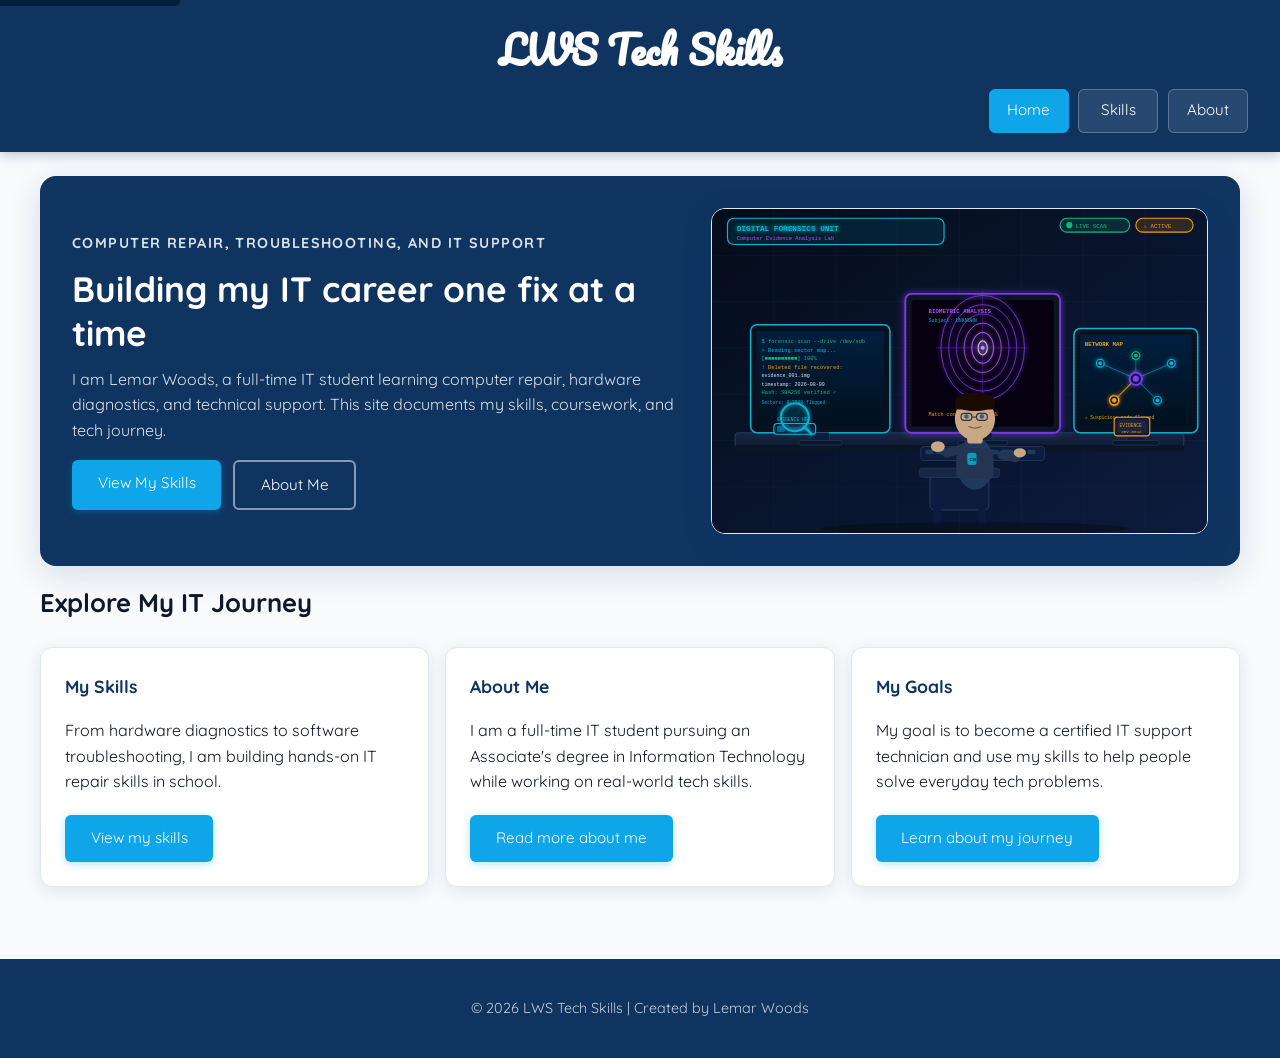
==== index.html @ 2cc1f476 "Fix local page links" ====
<!DOCTYPE html>
<!-- Updated: 2026-08-10 for WAVE accessibility fixes -->
<html lang="en" dir="ltr">

<head>
    <meta charset="UTF-8">
    <meta name="viewport" content="width=device-width, initial-scale=1.0">
    <meta name="description"
        content="LWS Tech Skills is an IT portfolio showcasing computer repair, troubleshooting, and technology skills by Lemar Woods.">
    <title>Home | LWS Tech Skills</title>
    <link rel="preconnect" href="https://fonts.googleapis.com">
    <link rel="preconnect" href="https://fonts.gstatic.com" crossorigin>
    <link href="https://fonts.googleapis.com/css2?family=Pacifico&family=Quicksand:wght@400;500;700&display=swap"
        rel="stylesheet">
    <link rel="stylesheet" href="./assets/css/style.css">
</head>

<body>
    <a class="skip-link" href="#main-content-title">Skip to main content</a>
    <div class="page">
        <header class="site-header">
            <span class="site-brand">LWS Tech Skills</span>
            <nav class="top-nav" aria-label="Main navigation">
                <a href="index.html" class="nav-box" aria-current="page">Home</a>
                <a href="projects.html" class="nav-box">Skills</a>
                <a href="about.html" class="nav-box">About</a>
            </nav>
        </header>

        <main id="main-content">
            <section class="hero" aria-labelledby="main-content-title">
                <div class="hero-content">
                    <p class="tagline">Computer repair, troubleshooting, and IT support</p>
                    <h1 id="main-content-title" tabindex="-1">Building my IT career one fix at a time</h1>
                    <p>
                        I am Lemar Woods, a full-time IT student learning computer repair, hardware diagnostics,
                        and technical support. This site documents my skills, coursework, and tech journey.
                    </p>
                    <div class="hero-actions">
                        <a class="btn" href="./projects.html">View My Skills</a>
                        <a class="btn btn--secondary" href="./about.html">About Me</a>
                    </div>
                </div>
                <img src="./assets/images/csi_tech.svg"
                    alt="Digital forensics technician analyzing evidence at a computer workstation"
                    loading="lazy" decoding="async">
            </section>

            <section class="content-grid" aria-labelledby="explore-heading">
                <h2 id="explore-heading">Explore My IT Journey</h2>
                <article class="card">
                    <h3>My Skills</h3>
                    <p>
                        From hardware diagnostics to software troubleshooting, I am building hands-on IT repair skills in school.
                    </p>
                    <a class="btn" href="./projects.html">View my skills</a>
                </article>

                <article class="card">
                    <h3>About Me</h3>
                    <p>
                        I am a full-time IT student pursuing an Associate's degree in Information Technology while working on real-world tech skills.
                    </p>
                    <a class="btn" href="./about.html">Read more about me</a>
                </article>

                <article class="card">
                    <h3>My Goals</h3>
                    <p>
                        My goal is to become a certified IT support technician and use my skills to help people solve everyday tech problems.
                    </p>
                    <a class="btn" href="./about.html#story-heading">Learn about my journey</a>
                </article>
            </section>
        </main>

        <footer>
            <p>&copy; 2026 LWS Tech Skills | Created by Lemar Woods</p>
        </footer>
    </div>
    <script src="./assets/js/site.js"></script>
</body>

</html>
---- assets/css/style.css ----
@import url('https://fonts.googleapis.com/css2?family=Pacifico&family=Quicksand:wght@400;500;700&display=swap');

:root {
    --navy: #0f3460;
    --accent: #0ea5e9;
    --mid: #1e40af;
    --muted: #64748b;
    --light: #f8fafc;
    --border: #e2e8f0;
    --white: #ffffff;
    --text: #0f172a;
    --shadow: 0 4px 16px rgba(15, 52, 96, 0.1);
    --shadow-md: 0 8px 32px rgba(15, 52, 96, 0.14);
    --gold: #0ea5e9;
    --purple: #6366f1;
    --green: #059669;
}

* {
    box-sizing: border-box;
}

body {
    margin: 0;
    padding: 0;
    font-family: 'Quicksand', 'Segoe UI', Arial, sans-serif;
    background-color: var(--light);
    color: var(--text);
    font-size: 16px;
    line-height: 1.6;
    min-width: 320px;
}

a:hover,
a:focus-visible,
button:hover,
button:focus-visible,
.btn:hover,
.btn:focus-visible,
.nav-box:hover,
.nav-box:focus-visible,
.about-input:focus {
    outline: 3px solid var(--gold);
    outline-offset: 3px;
}

.skip-link {
    position: absolute;
    left: -9999px;
    top: 0;
    background-color: var(--navy);
    color: var(--white);
    padding: 0.75rem 1rem;
    z-index: 100;
    border-radius: 0 0 0.75rem 0;
}

.skip-link:focus,
.skip-link:focus-visible {
    left: 0;
    outline: 3px solid var(--gold);
    outline-offset: 0;
}

img {
    display: block;
    width: 100%;
    height: auto;
    margin: 0;
    border: 1px solid var(--border);
    border-radius: 14px;
    box-shadow: var(--shadow-md);
}

a {
    color: inherit;
    text-decoration: none;
}

.page {
    min-height: 100vh;
    width: 100%;
    max-width: 100%;
}

.site-header {
    background-color: var(--navy);
    color: var(--white);
    padding: 1rem 1.25rem;
    position: sticky;
    top: 0;
    z-index: 10;
    box-shadow: 0 2px 12px rgba(15, 52, 96, 0.3);
}

.site-header .site-brand {
    display: block;
    margin: 0 0 0.5rem;
    text-align: center;
    color: var(--white);
    font-family: 'Pacifico', cursive;
    font-size: clamp(1.8rem, 5vw, 2.4rem);
    font-weight: 700;
}

.site-header .site-brand:hover,
.site-header .site-brand:focus-visible {
    color: var(--white);
    text-decoration: underline;
    text-underline-offset: 0.25rem;
}

.top-nav {
    display: flex;
    flex-wrap: wrap;
    justify-content: center;
    gap: 0.6rem;
}

.nav-box {
    background-color: rgba(255, 255, 255, 0.1);
    color: var(--white);
    border: 1px solid rgba(255, 255, 255, 0.25);
    padding: 0.55rem 1.1rem;
    border-radius: 6px;
    font-weight: 600;
    min-width: 80px;
    text-align: center;
    transition: background-color 0.18s ease, border-color 0.18s ease;
    font: inherit;
    cursor: pointer;
    font-size: 0.95rem;
}

.nav-box:hover,
.nav-box:focus-visible {
    background-color: var(--accent);
    border-color: var(--accent);
    color: var(--white);
    outline: none;
}

.nav-box[aria-current="page"] {
    background-color: var(--accent);
    border-color: var(--accent);
    color: var(--white);
}

main {
    padding: 1rem 0.75rem 2rem;
}

.hero {
    display: grid;
    gap: 2rem;
    max-width: 1200px;
    margin: 0 auto;
    background-color: var(--navy);
    color: var(--white);
    border-radius: 16px;
    padding: 2.5rem 2rem;
    box-shadow: var(--shadow-md);
}

.hero-content {
    display: flex;
    flex-direction: column;
    justify-content: center;
    gap: 0.75rem;
}

.hero-actions {
    display: flex;
    flex-wrap: wrap;
    gap: 0.75rem;
}

.tagline {
    margin: 0;
    color: var(--accent);
    font-weight: 700;
    font-size: 0.9rem;
    letter-spacing: 0.1em;
    text-transform: uppercase;
}

.hero h1 {
    margin: 0;
    color: var(--white);
    font-size: clamp(1.6rem, 4vw, 2.2rem);
    line-height: 1.25;
    font-weight: 700;
}

.hero p {
    margin: 0;
    color: rgba(255,255,255,0.85);
}

.btn {
    display: inline-block;
    width: max-content;
    background-color: var(--accent);
    color: var(--white);
    padding: 0.7rem 1.6rem;
    border: none;
    border-radius: 6px;
    font-weight: 700;
    margin-top: 0.25rem;
    cursor: pointer;
    font: inherit;
    font-size: 0.95rem;
    box-shadow: 0 2px 8px rgba(14, 165, 233, 0.3);
    transition: background-color 0.18s ease, transform 0.18s ease, box-shadow 0.18s ease;
}

.btn:hover {
    background-color: #0284c7;
    transform: translateY(-1px);
    box-shadow: 0 4px 14px rgba(14, 165, 233, 0.4);
}

.btn--secondary {
    background-color: transparent;
    color: var(--white);
    border: 2px solid rgba(255,255,255,0.5);
    box-shadow: none;
}

.btn--secondary:hover {
    background-color: rgba(255,255,255,0.12);
    border-color: var(--white);
    transform: translateY(-1px);
}


.content-grid {
    display: grid;
    gap: 1rem;
    max-width: 1200px;
    margin: 1rem auto 0;
}

.content-grid h2,
.about-grid h2 {
    grid-column: 1 / -1;
    margin: 0 0 0.5rem;
    color: var(--text);
    font-size: clamp(1.3rem, 3vw, 1.6rem);
    font-weight: 700;
}

.card {
    background-color: var(--white);
    padding: 1.5rem;
    border-radius: 12px;
    box-shadow: var(--shadow);
    border: 1px solid var(--border);
    transition: transform 0.18s ease, box-shadow 0.18s ease;
}

.card:hover {
    transform: translateY(-3px);
    box-shadow: var(--shadow-md);
}

.card h3 {
    margin-top: 0;
    color: var(--navy);
    font-size: 1.1rem;
}

.project-list {
    padding-left: 1.2rem;
    margin: 0;
}

.project-list li {
    margin-bottom: 0.75rem;
}

.project-list .project-image-item {
    list-style: none;
    margin: 0;
    padding: 0;
}

.project-image {
    display: block;
    width: 100%;
    max-width: 320px;
    margin: 0.75rem 0 1rem;
    border: 3px solid var(--navy);
    border-radius: 14px;
}



.about-hero {
    display: grid;
    gap: 2rem;
    max-width: 1200px;
    margin: 0 auto;
    background-color: var(--navy);
    color: var(--white);
    border-radius: 16px;
    padding: 2.5rem 2rem;
    box-shadow: var(--shadow-md);
}

.about-hero__content {
    display: flex;
    flex-direction: column;
    gap: 0.75rem;
}

.about-card {
    background-color: var(--white);
    padding: 1.5rem;
    border-radius: 12px;
    box-shadow: var(--shadow);
    border: 1px solid var(--border);
}

.about-card--accent {
    border-color: var(--accent);
    border-top: 4px solid var(--accent);
    padding: 0;
    overflow: hidden;
}

.about-card--accent img {
    width: 100%;
    height: auto;
    border: none;
    border-radius: 0;
    box-shadow: none;
    display: block;
}

.about-card--accent h2,
.about-card--accent ul {
    padding-left: 1.25rem;
    padding-right: 1.25rem;
}

.about-card--accent h2 {
    padding-top: 1rem;
    margin: 0 0 0.5rem;
    font-size: 1.1rem;
    color: var(--navy);
}

.about-card--accent ul {
    padding-bottom: 1.25rem;
}

.about-card h3 {
    margin-top: 0;
    color: var(--navy);
    font-size: 1.1rem;
}

.about-list {
    margin: 0;
    padding-left: 1.2rem;
    display: grid;
    gap: 0.55rem;
}

.about-grid {
    display: grid;
    gap: 1rem;
    max-width: 1200px;
    margin: 1rem auto 0;
}

.about-form {
    margin: 0;
}

.about-fieldset {
    border: 1px solid var(--border);
    border-radius: 12px;
    padding: 1.25rem;
    background-color: var(--white);
}

.about-fieldset legend {
    padding: 0 0.75rem;
    font-weight: 700;
    color: var(--navy);
    background-color: var(--white);
    font-size: 1rem;
}

.about-label {
    display: block;
    font-weight: 700;
    color: var(--navy);
    margin-bottom: 0.4rem;
}

.about-help-text {
    margin: 0 0 0.8rem;
    color: var(--navy);
    font-size: 0.95rem;
}

.about-form-group {
    margin-bottom: 0.8rem;
}

.about-input {
    width: 100%;
    padding: 0.65rem 0.9rem;
    border: 1px solid var(--border);
    border-radius: 8px;
    font: inherit;
    font-size: 0.95rem;
    color: var(--text);
    background-color: var(--white);
    transition: border-color 0.18s ease, box-shadow 0.18s ease;
}

.about-input:focus {
    outline: none;
    border-color: var(--accent);
    box-shadow: 0 0 0 3px rgba(14, 165, 233, 0.2);
}

.about-actions {
    display: flex;
    flex-wrap: wrap;
    gap: 0.75rem;
    margin-top: 0.75rem;
}

.error-message {
    color: #c0392b;
    font-size: 0.9rem;
    margin: 0.25rem 0 0;
}

footer {
    background-color: var(--navy);
    color: rgba(255, 255, 255, 0.75);
    text-align: center;
    padding: 1.5rem 1rem;
    margin-top: 2rem;
    font-size: 0.9rem;
}

@media (prefers-reduced-motion: reduce) {
    *, *::before, *::after {
        scroll-behavior: auto !important;
        transition-duration: 0.01ms !important;
        animation-duration: 0.01ms !important;
        animation-iteration-count: 1 !important;
    }
}

@media (min-width: 768px) {
    main {
        padding: 1.5rem 1.25rem 2.5rem;
    }

    .hero {
        grid-template-columns: 1.15fr 0.85fr;
        padding: 2.5rem 2rem;
        align-items: center;
    }

    .content-grid {
        grid-template-columns: repeat(2, minmax(0, 1fr));
    }

    .content-grid .card:last-child {
        grid-column: 1 / -1;
    }

    .about-hero {
        grid-template-columns: 1.15fr 0.85fr;
        align-items: center;
    }

    .about-grid {
        grid-template-columns: repeat(2, minmax(0, 1fr));
    }

    .about-grid .about-card:last-child {
        grid-column: 1 / -1;
    }
}

@media (min-width: 1200px) {
    .site-header {
        padding: 1.2rem 2rem;
    }

    .top-nav {
        justify-content: flex-end;
    }

    .hero {
        grid-template-columns: 1.1fr 0.9fr;
        padding: 2rem;
    }

    .content-grid {
        grid-template-columns: repeat(3, minmax(0, 1fr));
    }

    .content-grid .card:last-child {
        grid-column: auto;
    }

    .about-grid {
        grid-template-columns: repeat(3, minmax(0, 1fr));
    }

    .about-grid .about-card:last-child {
        grid-column: auto;
    }
}
/* Skip Link Accessibility */
.skip-link {
    position: absolute;
    top: -40px;
    left: 0;
    background-color: #001f3f;
    color: white;
    padding: 10px 15px;
    text-decoration: none;
    z-index: 1000;
    border-radius: 0 0 5px 0;
    transition: top 0.3s ease;
}

.skip-link:focus {
    top: 0;
    outline: 3px solid #ffffff;
}


/* Keyboard Focus Accessibility */
a:focus,
button:focus {
    outline: 3px solid #ffcc00;
    outline-offset: 3px;
}
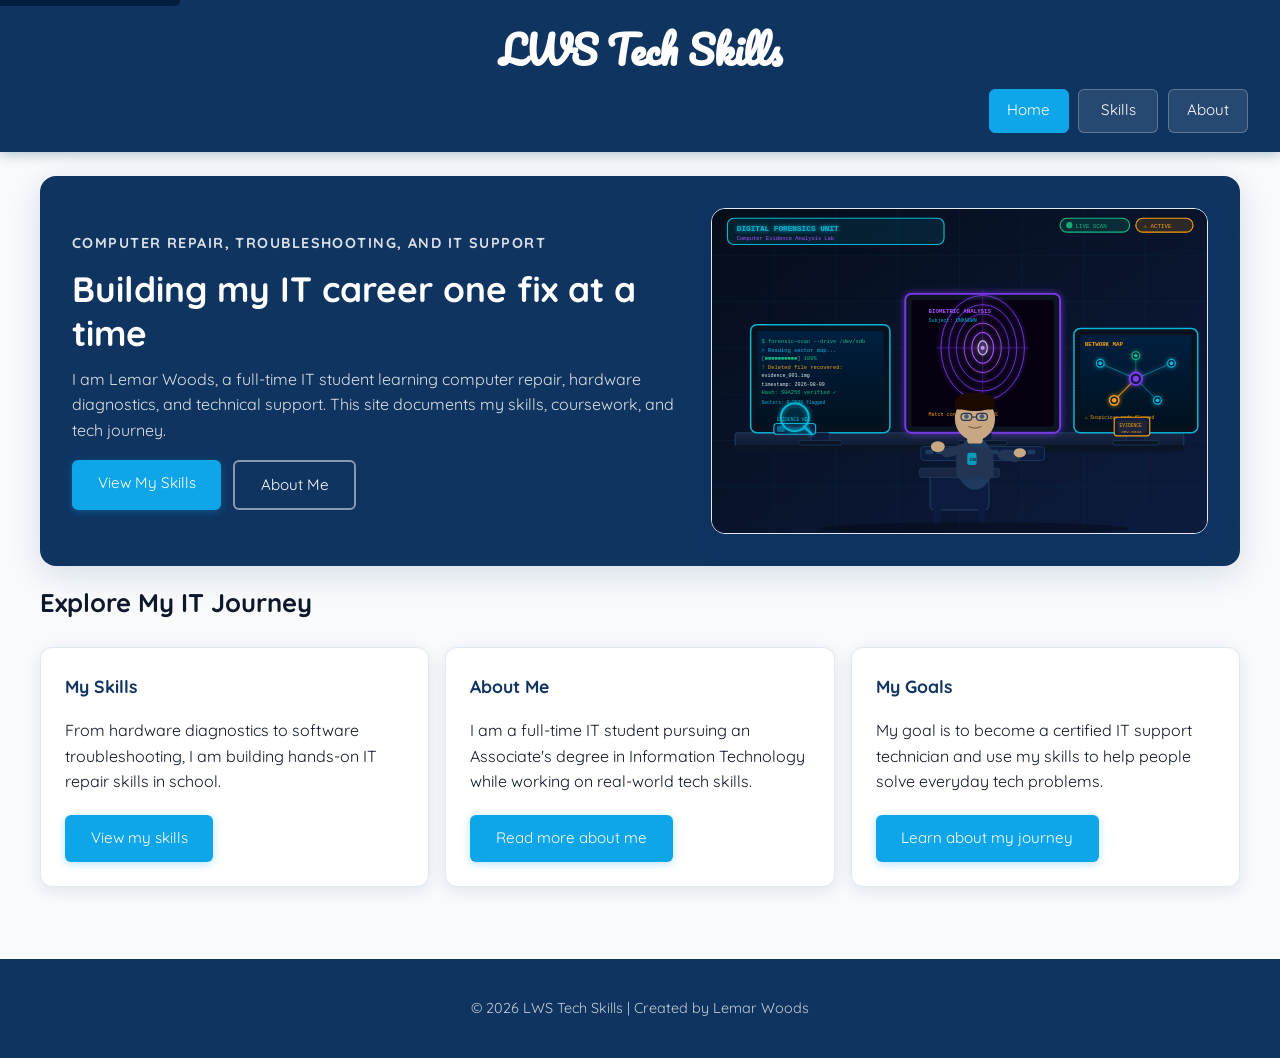
==== commit c02ce042: "Add reusable JS functions" ====
--- a/index.html
+++ b/index.html
@@ -42,8 +42,8 @@
                     </div>
                 </div>
                 <img src="./assets/images/csi_tech.svg"
-                    alt="Digital forensics technician analyzing evidence at a computer workstation"
-                    loading="lazy" decoding="async">
+                    alt="Digital forensics technician analyzing evidence at a computer workstation" loading="lazy"
+                    decoding="async">
             </section>
 
             <section class="content-grid" aria-labelledby="explore-heading">
@@ -51,7 +51,8 @@
                 <article class="card">
                     <h3>My Skills</h3>
                     <p>
-                        From hardware diagnostics to software troubleshooting, I am building hands-on IT repair skills in school.
+                        From hardware diagnostics to software troubleshooting, I am building hands-on IT repair skills
+                        in school.
                     </p>
                     <a class="btn" href="./projects.html">View my skills</a>
                 </article>
@@ -59,7 +60,8 @@
                 <article class="card">
                     <h3>About Me</h3>
                     <p>
-                        I am a full-time IT student pursuing an Associate's degree in Information Technology while working on real-world tech skills.
+                        I am a full-time IT student pursuing an Associate's degree in Information Technology while
+                        working on real-world tech skills.
                     </p>
                     <a class="btn" href="./about.html">Read more about me</a>
                 </article>
@@ -67,7 +69,8 @@
                 <article class="card">
                     <h3>My Goals</h3>
                     <p>
-                        My goal is to become a certified IT support technician and use my skills to help people solve everyday tech problems.
+                        My goal is to become a certified IT support technician and use my skills to help people solve
+                        everyday tech problems.
                     </p>
                     <a class="btn" href="./about.html#story-heading">Learn about my journey</a>
                 </article>
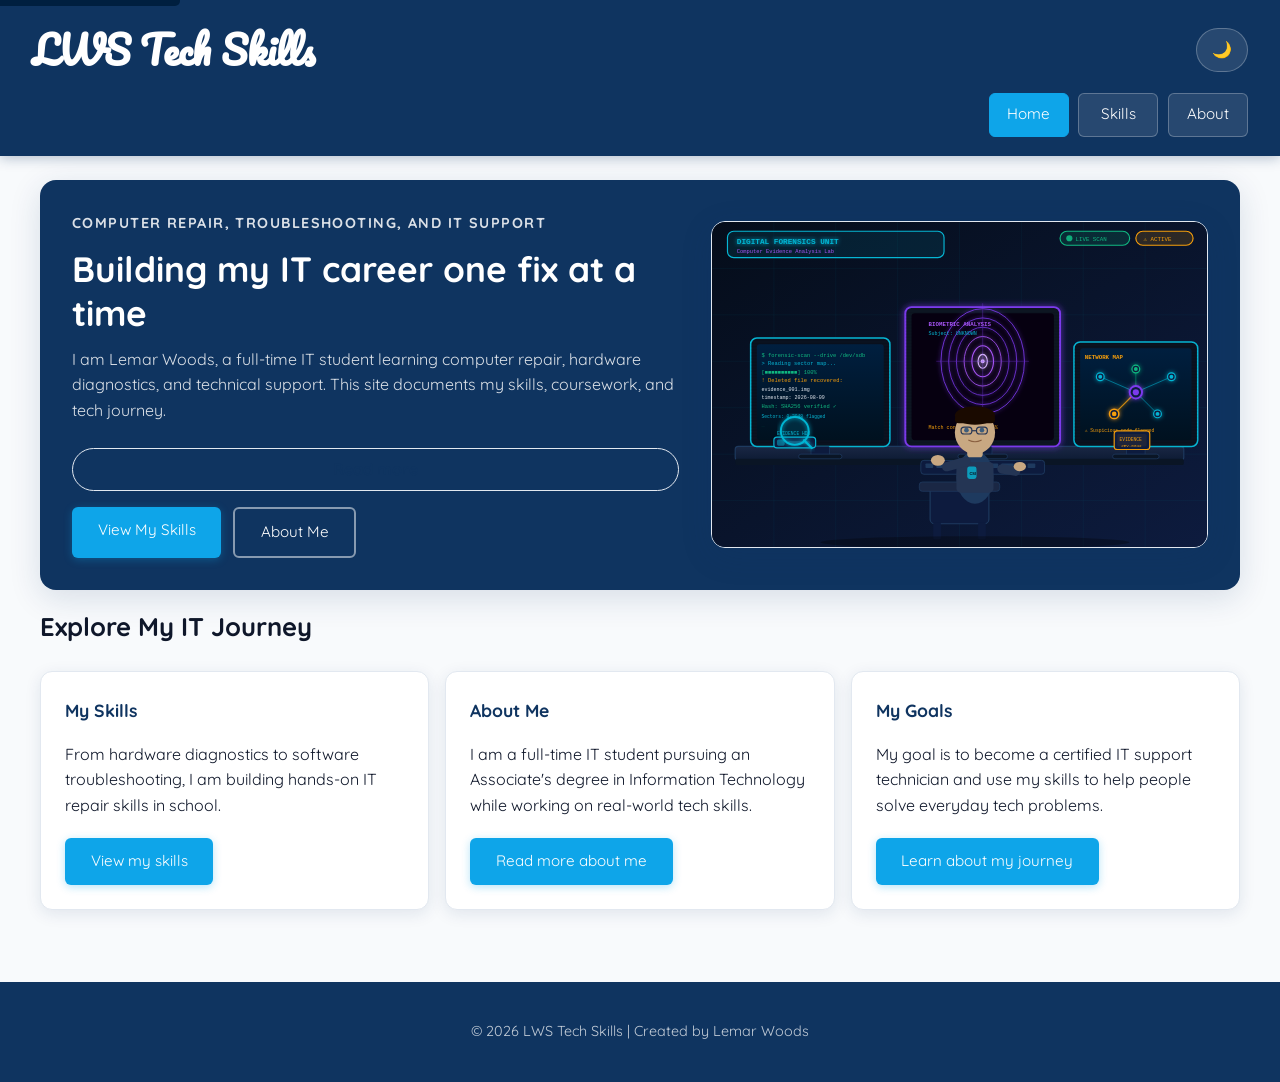
==== commit 025fa611: "Add DOM interactions and UI updates" ====
--- a/index.html
+++ b/index.html
@@ -19,8 +19,16 @@
     <a class="skip-link" href="#main-content-title">Skip to main content</a>
     <div class="page">
         <header class="site-header">
-            <span class="site-brand">LWS Tech Skills</span>
-            <nav class="top-nav" aria-label="Main navigation">
+            <div class="header-row">
+                <span class="site-brand">LWS Tech Skills</span>
+                <div class="header-actions">
+                    <button class="theme-toggle" type="button" aria-label="Switch to dark mode"
+                        aria-pressed="false">🌙</button>
+                    <button class="nav-toggle" type="button" aria-label="Toggle navigation"
+                        aria-expanded="false">Menu</button>
+                </div>
+            </div>
+            <nav class="top-nav" aria-label="Main navigation" aria-hidden="true">
                 <a href="index.html" class="nav-box" aria-current="page">Home</a>
                 <a href="projects.html" class="nav-box">Skills</a>
                 <a href="about.html" class="nav-box">About</a>
@@ -36,6 +44,15 @@
                         I am Lemar Woods, a full-time IT student learning computer repair, hardware diagnostics,
                         and technical support. This site documents my skills, coursework, and tech journey.
                     </p>
+                    <button class="read-more-toggle" type="button" data-read-more-target="home-story"
+                        aria-expanded="false">Read more</button>
+                    <div id="home-story" class="read-more-content" hidden>
+                        <p>
+                            I enjoy learning how systems work behind the scenes and how practical support skills can
+                            make
+                            a real difference for everyday users.
+                        </p>
+                    </div>
                     <div class="hero-actions">
                         <a class="btn" href="./projects.html">View My Skills</a>
                         <a class="btn btn--secondary" href="./about.html">About Me</a>
@@ -78,7 +95,7 @@
         </main>
 
         <footer>
-            <p>&copy; 2026 LWS Tech Skills | Created by Lemar Woods</p>
+            <p>&copy; <span data-current-year></span> LWS Tech Skills | Created by Lemar Woods</p>
         </footer>
     </div>
     <script src="./assets/js/site.js"></script>
--- a/assets/css/style.css
+++ b/assets/css/style.css
@@ -16,6 +16,19 @@
     --green: #059669;
 }
 
+body.dark-mode {
+    --navy: #dfe9ff;
+    --accent: #8ad3ff;
+    --mid: #b7d0ff;
+    --muted: #bfd0eb;
+    --light: #0b1220;
+    --border: #2d3b57;
+    --white: #162338;
+    --text: #edf4ff;
+    --shadow: 0 10px 30px rgba(0, 0, 0, 0.35);
+    --shadow-md: 0 12px 36px rgba(0, 0, 0, 0.4);
+}
+
 * {
     box-sizing: border-box;
 }
@@ -29,6 +42,7 @@
     font-size: 16px;
     line-height: 1.6;
     min-width: 320px;
+    transition: background-color 0.2s ease, color 0.2s ease;
 }
 
 a:hover,
@@ -93,9 +107,22 @@
     box-shadow: 0 2px 12px rgba(15, 52, 96, 0.3);
 }
 
+.header-row {
+    display: flex;
+    align-items: center;
+    justify-content: space-between;
+    gap: 0.75rem;
+}
+
+.header-actions {
+    display: flex;
+    align-items: center;
+    gap: 0.5rem;
+}
+
 .site-header .site-brand {
     display: block;
-    margin: 0 0 0.5rem;
+    margin: 0;
     text-align: center;
     color: var(--white);
     font-family: 'Pacifico', cursive;
@@ -115,6 +142,34 @@
     flex-wrap: wrap;
     justify-content: center;
     gap: 0.6rem;
+    margin-top: 0.75rem;
+}
+
+.nav-toggle,
+.theme-toggle,
+.read-more-toggle {
+    border: 1px solid rgba(255, 255, 255, 0.25);
+    background-color: rgba(255, 255, 255, 0.1);
+    color: var(--white);
+    border-radius: 999px;
+    font: inherit;
+    font-weight: 700;
+    cursor: pointer;
+    transition: transform 0.2s ease, background-color 0.2s ease;
+}
+
+.nav-toggle,
+.theme-toggle {
+    padding: 0.5rem 0.8rem;
+    min-width: 52px;
+}
+
+.read-more-toggle {
+    padding: 0.5rem 0.9rem;
+    border-color: var(--border);
+    background-color: transparent;
+    color: var(--navy);
+    margin-top: 0.75rem;
 }
 
 .nav-box {
@@ -194,7 +249,7 @@
 
 .hero p {
     margin: 0;
-    color: rgba(255,255,255,0.85);
+    color: rgba(255, 255, 255, 0.85);
 }
 
 .btn {
@@ -223,12 +278,12 @@
 .btn--secondary {
     background-color: transparent;
     color: var(--white);
-    border: 2px solid rgba(255,255,255,0.5);
+    border: 2px solid rgba(255, 255, 255, 0.5);
     box-shadow: none;
 }
 
 .btn--secondary:hover {
-    background-color: rgba(255,255,255,0.12);
+    background-color: rgba(255, 255, 255, 0.12);
     border-color: var(--white);
     transform: translateY(-1px);
 }
@@ -256,7 +311,15 @@
     border-radius: 12px;
     box-shadow: var(--shadow);
     border: 1px solid var(--border);
-    transition: transform 0.18s ease, box-shadow 0.18s ease;
+    cursor: pointer;
+    transition: transform 0.18s ease, box-shadow 0.18s ease, border-color 0.18s ease;
+}
+
+.card.is-selected,
+.about-card.is-selected {
+    border-color: var(--accent);
+    box-shadow: 0 0 0 3px rgba(14, 165, 233, 0.15), var(--shadow-md);
+    transform: translateY(-2px);
 }
 
 .card:hover {
@@ -442,6 +505,12 @@
     margin: 0.25rem 0 0;
 }
 
+.read-more-content {
+    margin-top: 0.75rem;
+    padding-top: 0.75rem;
+    border-top: 1px solid var(--border);
+}
+
 footer {
     background-color: var(--navy);
     color: rgba(255, 255, 255, 0.75);
@@ -451,8 +520,32 @@
     font-size: 0.9rem;
 }
 
+@media (max-width: 767px) {
+    .header-row {
+        align-items: flex-start;
+    }
+
+    .top-nav {
+        display: none;
+        flex-direction: column;
+        align-items: stretch;
+        margin-top: 0.75rem;
+    }
+
+    .top-nav.is-open {
+        display: flex;
+    }
+
+    .nav-toggle {
+        display: inline-flex;
+    }
+}
+
 @media (prefers-reduced-motion: reduce) {
-    *, *::before, *::after {
+
+    *,
+    *::before,
+    *::after {
         scroll-behavior: auto !important;
         transition-duration: 0.01ms !important;
         animation-duration: 0.01ms !important;
@@ -461,6 +554,15 @@
 }
 
 @media (min-width: 768px) {
+    .nav-toggle {
+        display: none;
+    }
+
+    .top-nav {
+        display: flex !important;
+        margin-top: 0.75rem;
+    }
+
     main {
         padding: 1.5rem 1.25rem 2.5rem;
     }
@@ -523,6 +625,7 @@
         grid-column: auto;
     }
 }
+
 /* Skip Link Accessibility */
 .skip-link {
     position: absolute;
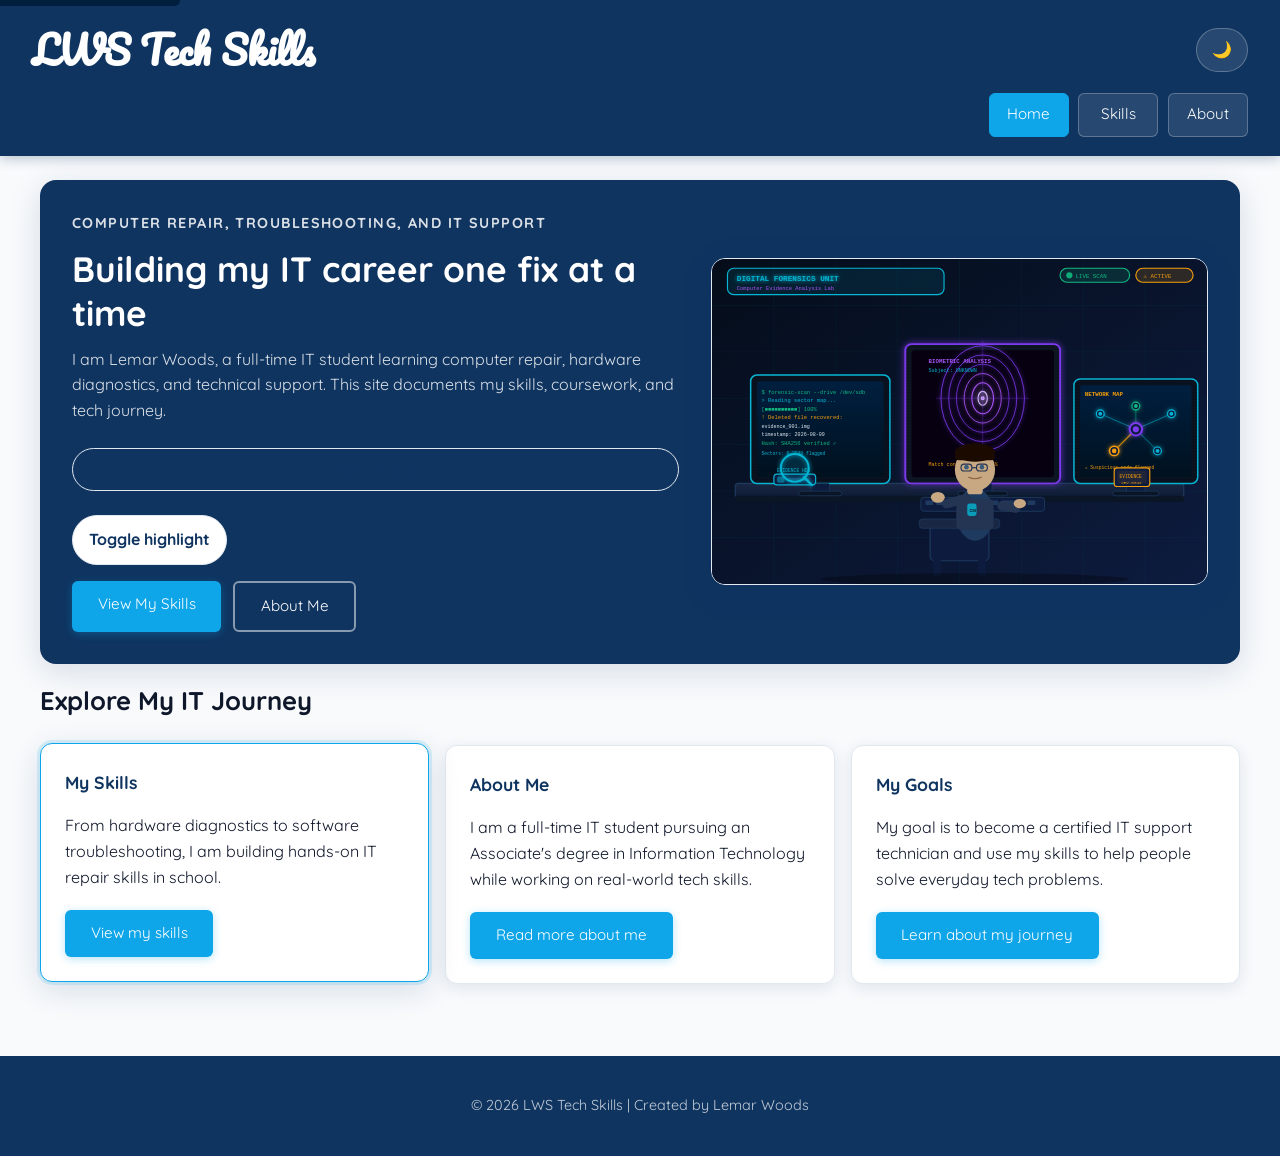
==== commit 992d64a9: "Add toggle highlight interaction" ====
--- a/index.html
+++ b/index.html
@@ -53,6 +53,7 @@
                             a real difference for everyday users.
                         </p>
                     </div>
+                    <button class="toggle-highlight" type="button" aria-pressed="false">Toggle highlight</button>
                     <div class="hero-actions">
                         <a class="btn" href="./projects.html">View My Skills</a>
                         <a class="btn btn--secondary" href="./about.html">About Me</a>
--- a/assets/css/style.css
+++ b/assets/css/style.css
@@ -172,6 +172,20 @@
     margin-top: 0.75rem;
 }
 
+.toggle-highlight {
+    display: inline-block;
+    width: max-content;
+    padding: 0.7rem 1rem;
+    margin-top: 0.75rem;
+    border: 1px solid var(--border);
+    border-radius: 999px;
+    background-color: var(--white);
+    color: var(--navy);
+    font: inherit;
+    font-weight: 700;
+    cursor: pointer;
+}
+
 .nav-box {
     background-color: rgba(255, 255, 255, 0.1);
     color: var(--white);
@@ -316,7 +330,9 @@
 }
 
 .card.is-selected,
-.about-card.is-selected {
+.about-card.is-selected,
+.card.is-featured,
+.about-card.is-featured {
     border-color: var(--accent);
     box-shadow: 0 0 0 3px rgba(14, 165, 233, 0.15), var(--shadow-md);
     transform: translateY(-2px);
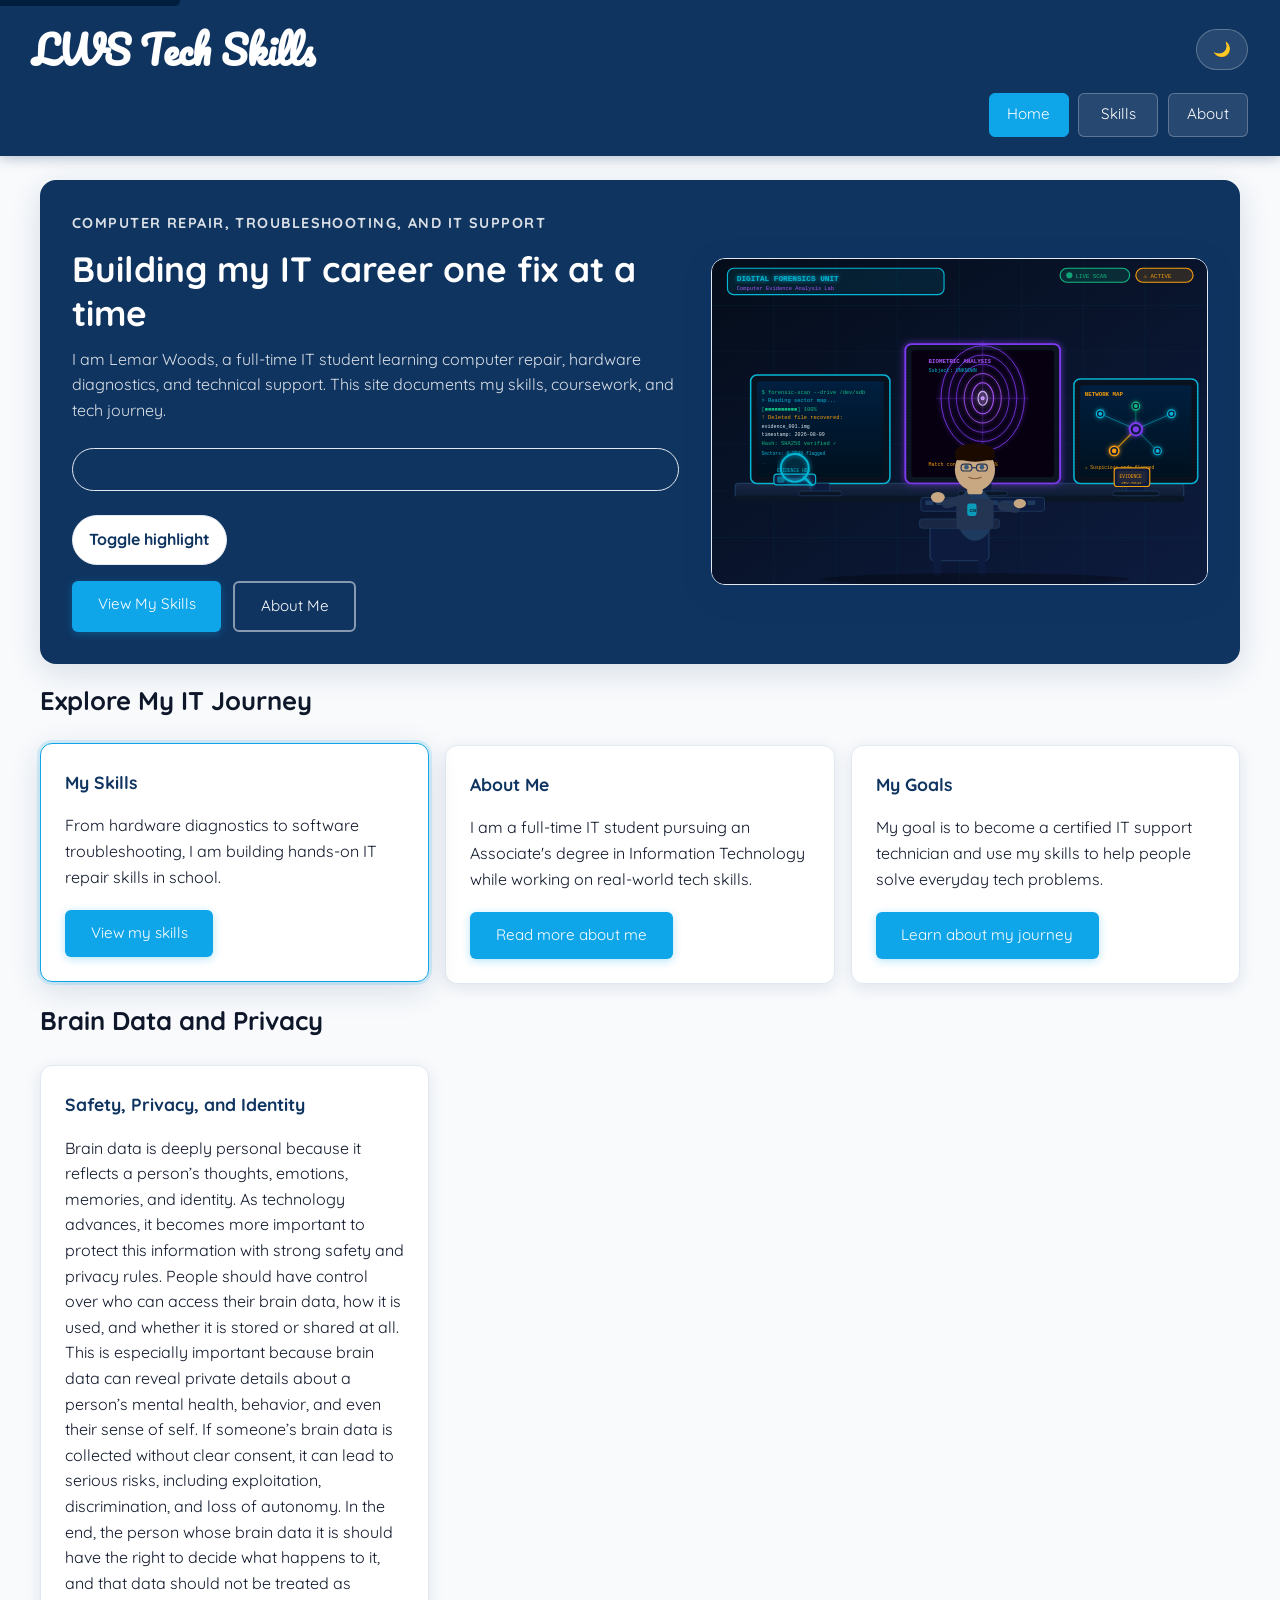
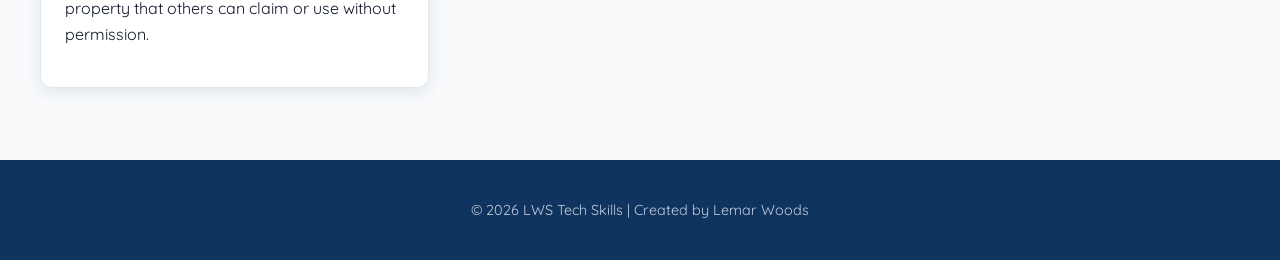
==== commit ebda975b: "Add brain data privacy paragraph" ====
--- a/index.html
+++ b/index.html
@@ -93,6 +93,27 @@
                     <a class="btn" href="./about.html#story-heading">Learn about my journey</a>
                 </article>
             </section>
+
+            <section class="content-grid" aria-labelledby="brain-data-heading">
+                <h2 id="brain-data-heading">Brain Data and Privacy</h2>
+                <article class="card">
+                    <h3>Safety, Privacy, and Identity</h3>
+                    <p>
+                        Brain data is deeply personal because it reflects a person’s thoughts, emotions, memories, and
+                        identity. As technology advances, it becomes more important to protect this information with
+                        strong safety and privacy rules. People should have control over who can access their brain
+                        data,
+                        how it is used, and whether it is stored or shared at all. This is especially important because
+                        brain data can reveal private details about a person’s mental health, behavior, and even their
+                        sense of self. If someone’s brain data is collected without clear consent, it can lead to
+                        serious
+                        risks, including exploitation, discrimination, and loss of autonomy. In the end, the person
+                        whose
+                        brain data it is should have the right to decide what happens to it, and that data should not be
+                        treated as property that others can claim or use without permission.
+                    </p>
+                </article>
+            </section>
         </main>
 
         <footer>
--- a/assets/css/style.css
+++ b/assets/css/style.css
@@ -162,6 +162,10 @@
 .theme-toggle {
     padding: 0.5rem 0.8rem;
     min-width: 52px;
+    display: inline-flex;
+    align-items: center;
+    justify-content: center;
+    font-size: 0.9rem;
 }
 
 .read-more-toggle {
@@ -541,19 +545,46 @@
         align-items: flex-start;
     }
 
+    .site-header {
+        padding-bottom: 0.9rem;
+    }
+
     .top-nav {
         display: none;
         flex-direction: column;
         align-items: stretch;
         margin-top: 0.75rem;
+        padding: 0.5rem;
+        border-radius: 14px;
+        background: rgba(255, 255, 255, 0.08);
+        border: 1px solid rgba(255, 255, 255, 0.12);
+        box-shadow: inset 0 1px 0 rgba(255, 255, 255, 0.08);
     }
 
     .top-nav.is-open {
         display: flex;
     }
 
+    .nav-box {
+        display: block;
+        width: 100%;
+        padding: 0.85rem 1rem;
+        border-radius: 12px;
+        background-color: var(--white);
+        color: var(--navy);
+        font-size: 1rem;
+    }
+
+    .nav-box[aria-current="page"] {
+        background-color: var(--navy);
+        color: var(--white);
+    }
+
     .nav-toggle {
         display: inline-flex;
+        background-color: rgba(255, 255, 255, 0.12);
+        border-color: rgba(255, 255, 255, 0.35);
+        color: var(--white);
     }
 }
 
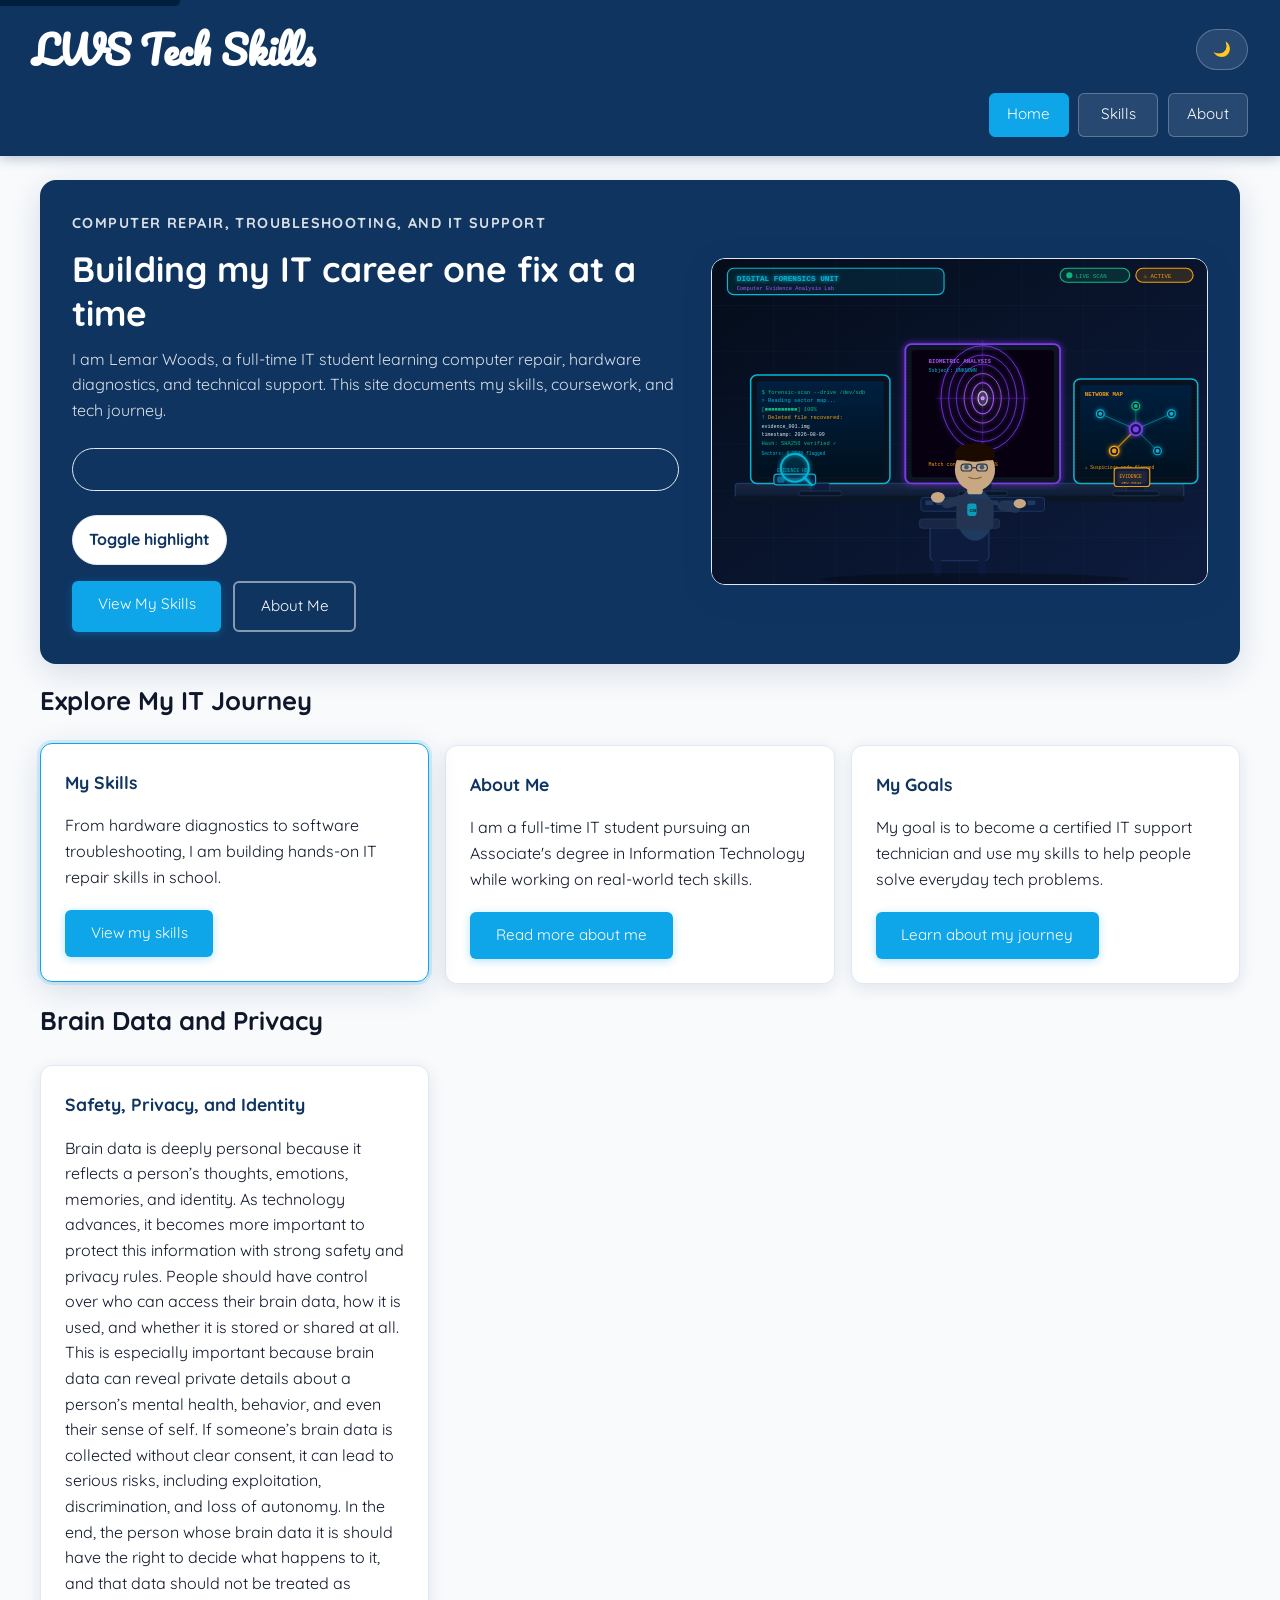
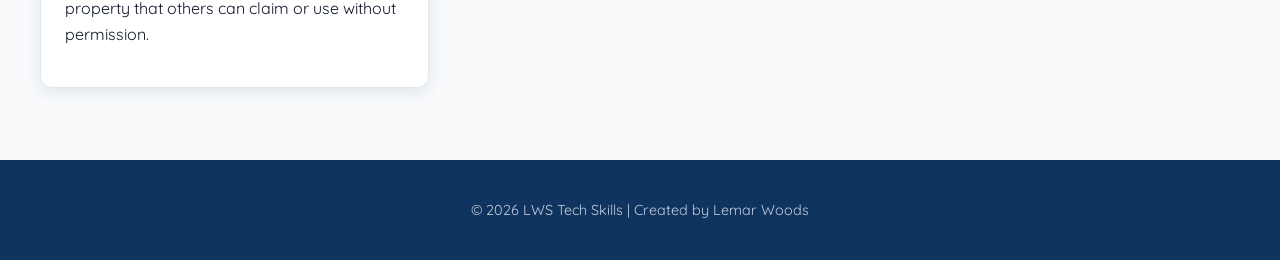
==== commit cb82eafa: "Add back to top button with addEventListener" ====
--- a/index.html
+++ b/index.html
@@ -118,6 +118,7 @@
 
         <footer>
             <p>&copy; <span data-current-year></span> LWS Tech Skills | Created by Lemar Woods</p>
+            <button class="back-to-top" type="button" aria-label="Back to top" hidden>Back to top ↑</button>
         </footer>
     </div>
     <script src="./assets/js/site.js"></script>
--- a/assets/css/style.css
+++ b/assets/css/style.css
@@ -540,6 +540,24 @@
     font-size: 0.9rem;
 }
 
+.back-to-top {
+    margin-top: 0.75rem;
+    padding: 0.5rem 1.1rem;
+    border-radius: 999px;
+    border: 1px solid rgba(255, 255, 255, 0.4);
+    background: transparent;
+    color: rgba(255, 255, 255, 0.9);
+    font-family: inherit;
+    font-size: 0.9rem;
+    cursor: pointer;
+    transition: background-color 0.18s ease, transform 0.18s ease;
+}
+
+.back-to-top:hover {
+    background-color: rgba(255, 255, 255, 0.15);
+    transform: translateY(-2px);
+}
+
 @media (max-width: 767px) {
     .header-row {
         align-items: flex-start;
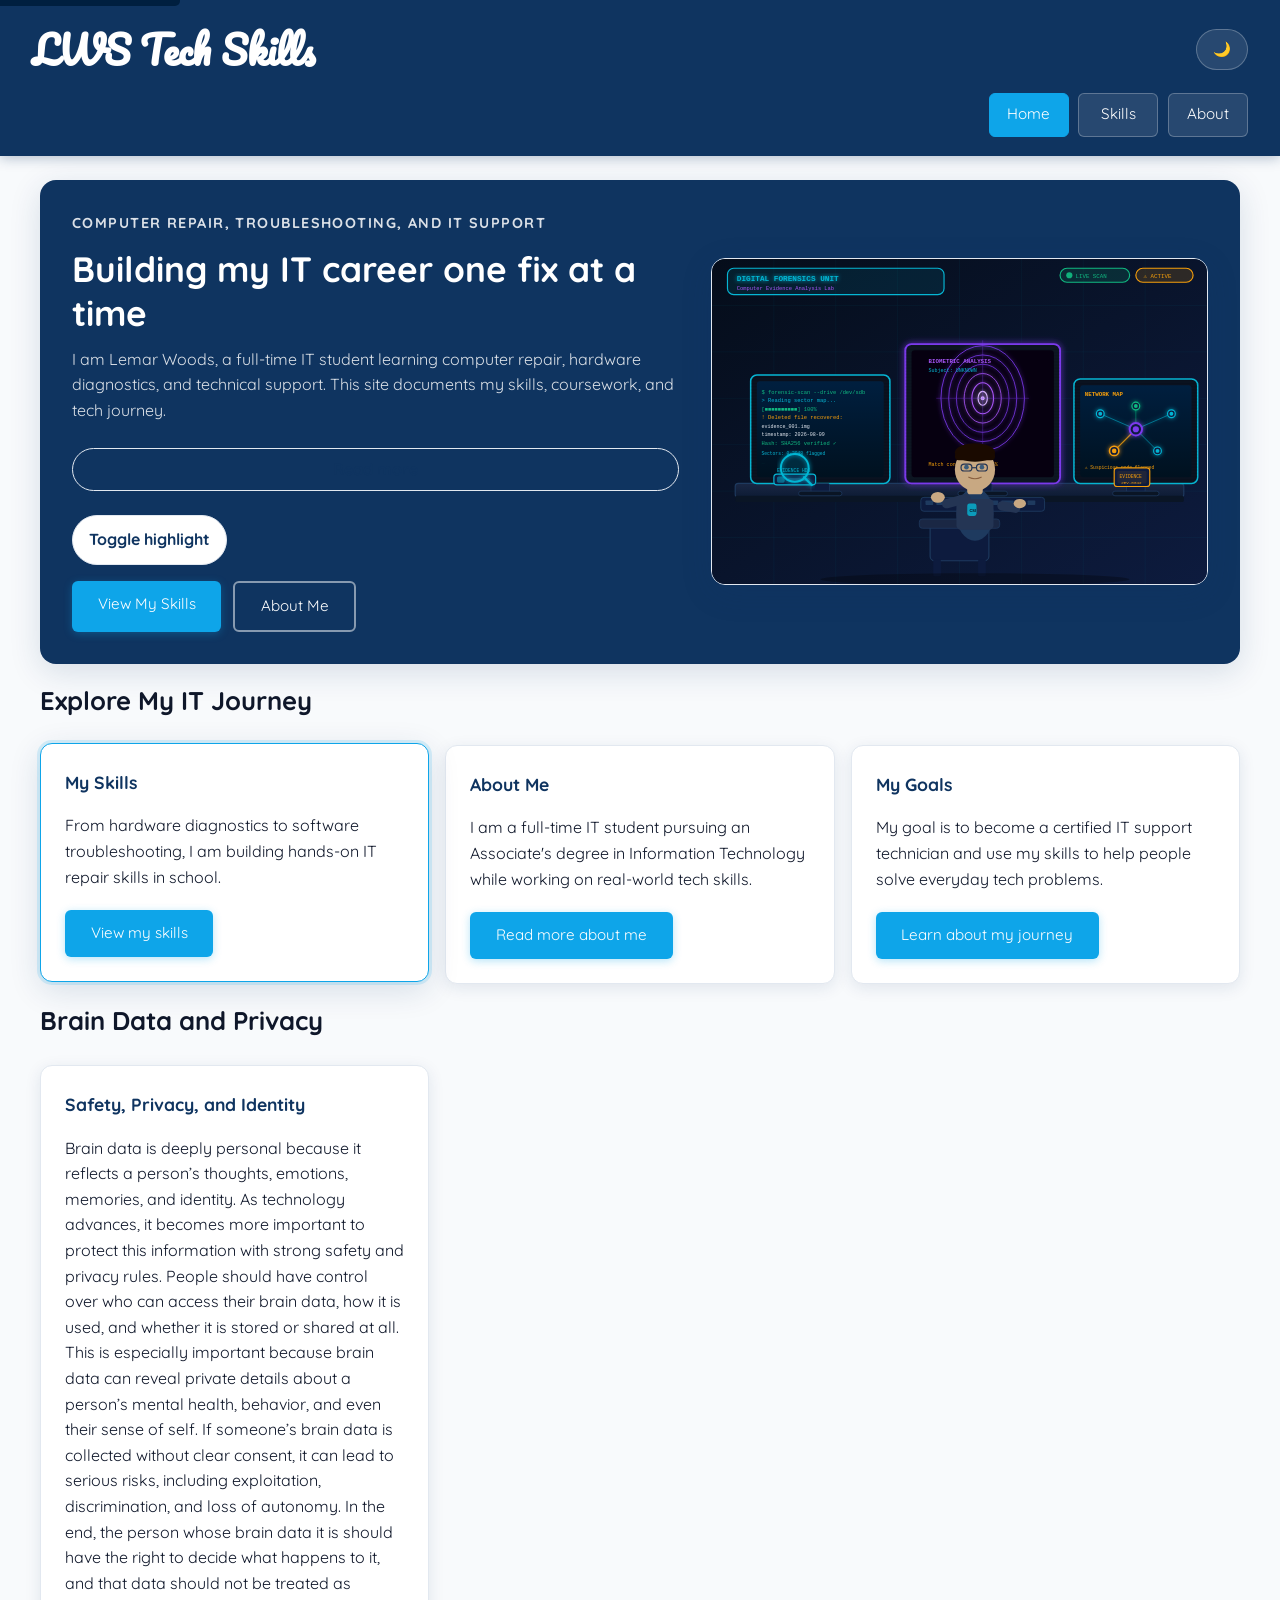
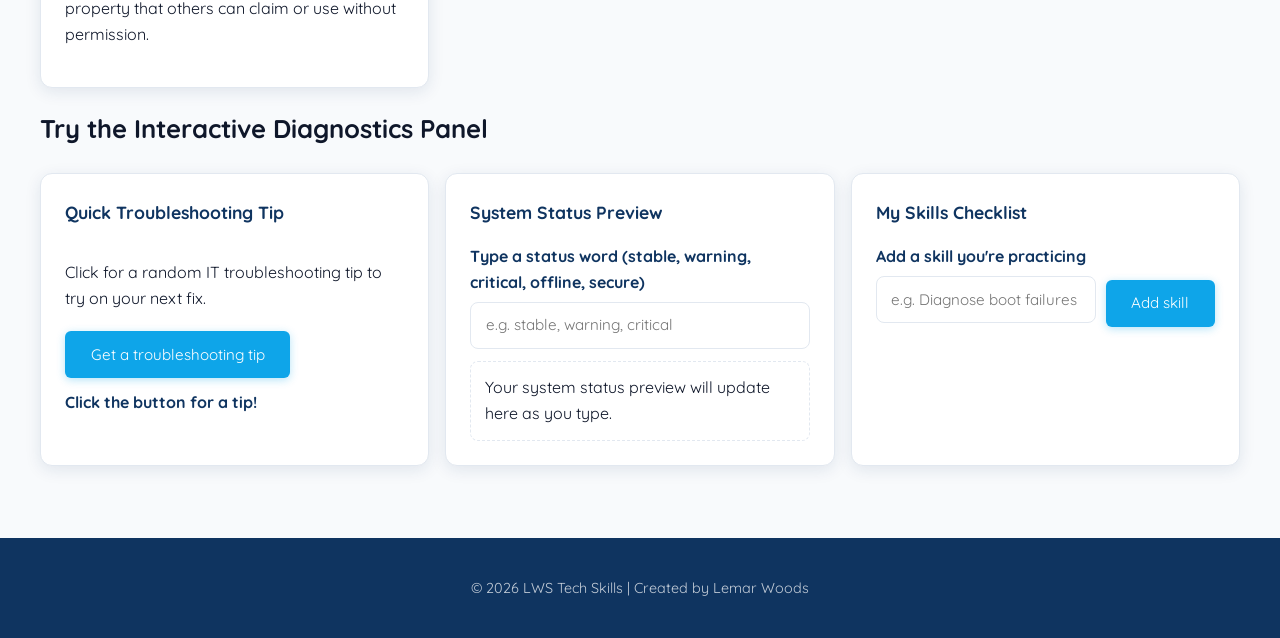
==== commit 63fa19ec: "Add interactive diagnostics panel with troubleshooting tips, status preview, and skills checklist" ====
--- a/index.html
+++ b/index.html
@@ -114,6 +114,37 @@
                     </p>
                 </article>
             </section>
+
+            <section class="content-grid interactive-panel" aria-labelledby="interactive-heading">
+                <h2 id="interactive-heading">Try the Interactive Diagnostics Panel</h2>
+                <article class="card interactive-card">
+                    <h3>Quick Troubleshooting Tip</h3>
+                    <p>Click for a random IT troubleshooting tip to try on your next fix.</p>
+                    <button type="button" class="btn spark-tip-btn">Get a troubleshooting tip</button>
+                    <p class="spark-tip-output" role="status">Click the button for a tip!</p>
+                </article>
+
+                <article class="card interactive-card">
+                    <h3>System Status Preview</h3>
+                    <label class="about-label" for="status-input">Type a status word (stable, warning, critical,
+                        offline, secure)</label>
+                    <input type="text" id="status-input" class="about-input"
+                        placeholder="e.g. stable, warning, critical" autocomplete="off">
+                    <div class="status-preview" aria-live="polite">Your system status preview will update here as
+                        you type.</div>
+                </article>
+
+                <article class="card interactive-card">
+                    <h3>My Skills Checklist</h3>
+                    <label class="about-label" for="skill-input">Add a skill you're practicing</label>
+                    <div class="skill-form-row">
+                        <input type="text" id="skill-input" class="about-input"
+                            placeholder="e.g. Diagnose boot failures" autocomplete="off">
+                        <button type="button" class="btn skill-add-btn">Add skill</button>
+                    </div>
+                    <ul class="skill-list" aria-live="polite"></ul>
+                </article>
+            </section>
         </main>
 
         <footer>
@@ -122,6 +153,7 @@
         </footer>
     </div>
     <script src="./assets/js/site.js"></script>
+    <script src="./assets/js/interactive.js"></script>
 </body>
 
 </html>
--- a/assets/css/style.css
+++ b/assets/css/style.css
@@ -540,6 +540,81 @@
     font-size: 0.9rem;
 }
 
+.interactive-panel {
+    margin-top: 1.25rem;
+}
+
+.interactive-card {
+    display: flex;
+    flex-direction: column;
+    cursor: default;
+}
+
+.spark-tip-output {
+    margin: 0.75rem 0 0;
+    font-weight: 700;
+    color: var(--navy);
+}
+
+.status-preview {
+    margin-top: 0.75rem;
+    padding: 0.85rem;
+    border: 1px dashed var(--border);
+    border-radius: 8px;
+    color: var(--text);
+    transition: background-color 0.18s ease, color 0.18s ease;
+}
+
+.skill-form-row {
+    display: flex;
+    flex-wrap: wrap;
+    gap: 0.6rem;
+    align-items: flex-start;
+}
+
+.skill-form-row .about-input {
+    flex: 1 1 12rem;
+}
+
+.skill-list {
+    list-style: none;
+    margin: 0.85rem 0 0;
+    padding: 0;
+    display: flex;
+    flex-direction: column;
+    gap: 0.5rem;
+}
+
+.skill-list-item {
+    display: flex;
+    align-items: center;
+    justify-content: space-between;
+    gap: 0.75rem;
+    background-color: var(--light);
+    border: 1px solid var(--border);
+    border-radius: 8px;
+    padding: 0.5rem 0.75rem;
+}
+
+.skill-remove-btn {
+    background: none;
+    border: 1px solid #c0392b;
+    color: #c0392b;
+    border-radius: 999px;
+    padding: 0.25rem 0.7rem;
+    font: inherit;
+    font-size: 0.85rem;
+    cursor: pointer;
+    transition: background-color 0.18s ease, color 0.18s ease;
+}
+
+.skill-remove-btn:hover,
+.skill-remove-btn:focus-visible {
+    background-color: #c0392b;
+    color: var(--white);
+    outline: none;
+}
+
 .back-to-top {
     margin-top: 0.75rem;
     padding: 0.5rem 1.1rem;
@@ -716,4 +791,10 @@
 button:focus {
     outline: 3px solid #ffcc00;
     outline-offset: 3px;
+}
+
+.form-success-message {
+    color: var(--green);
+    font-size: 0.9rem;
+    margin: 0.75rem 0 0;
 }
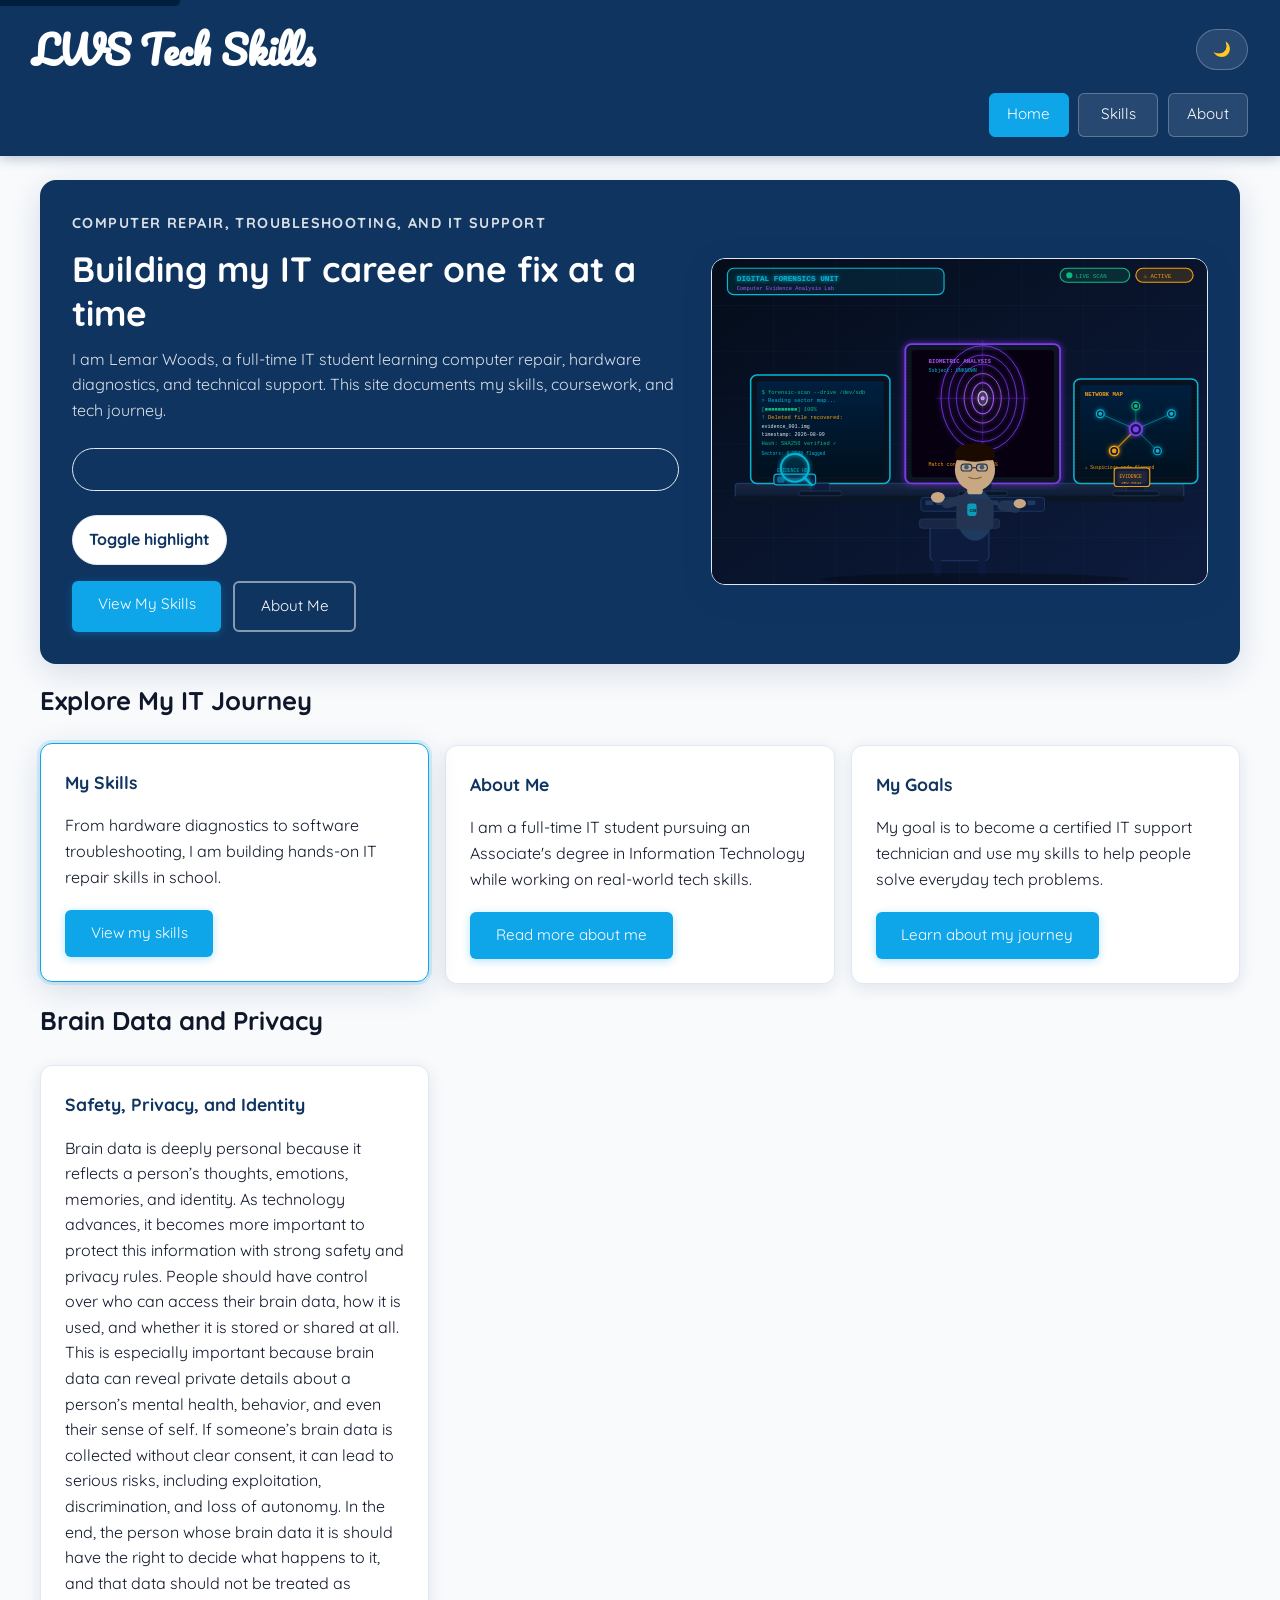
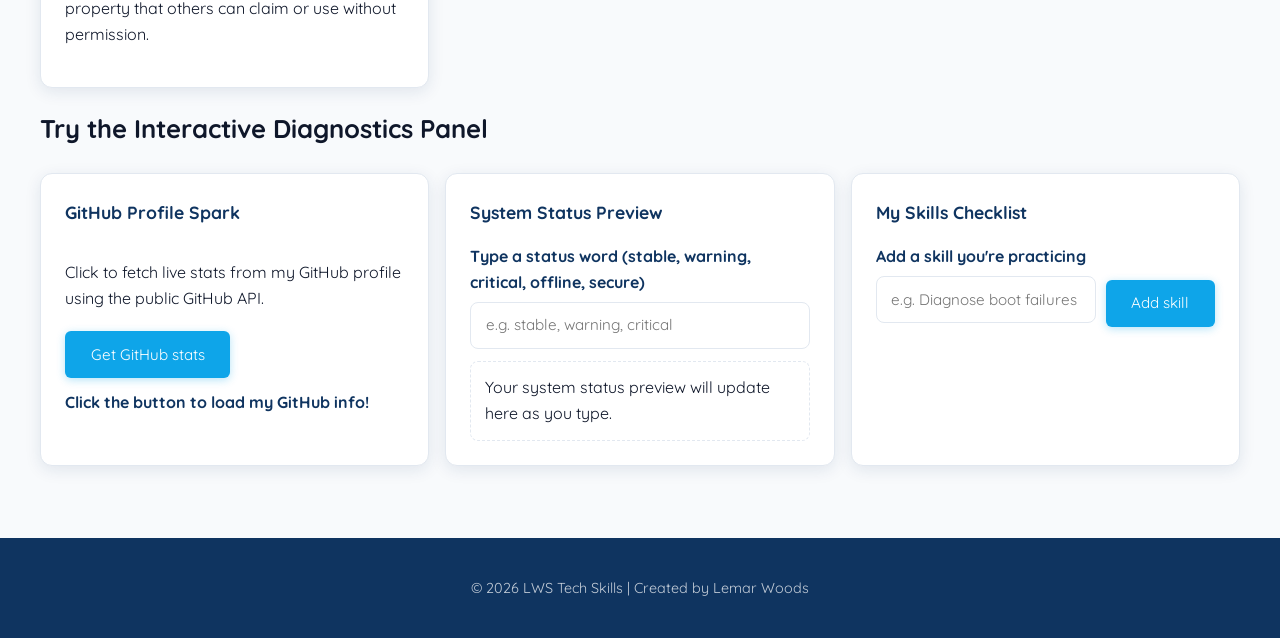
==== commit 04050965: "Use public GitHub API for interactive fetch demo" ====
--- a/index.html
+++ b/index.html
@@ -118,10 +118,10 @@
             <section class="content-grid interactive-panel" aria-labelledby="interactive-heading">
                 <h2 id="interactive-heading">Try the Interactive Diagnostics Panel</h2>
                 <article class="card interactive-card">
-                    <h3>Quick Troubleshooting Tip</h3>
-                    <p>Click for a random IT troubleshooting tip to try on your next fix.</p>
-                    <button type="button" class="btn spark-tip-btn">Get a troubleshooting tip</button>
-                    <p class="spark-tip-output" role="status">Click the button for a tip!</p>
+                    <h3>GitHub Profile Spark</h3>
+                    <p>Click to fetch live stats from my GitHub profile using the public GitHub API.</p>
+                    <button type="button" class="btn spark-tip-btn">Get GitHub stats</button>
+                    <p class="spark-tip-output" role="status">Click the button to load my GitHub info!</p>
                 </article>
 
                 <article class="card interactive-card">
